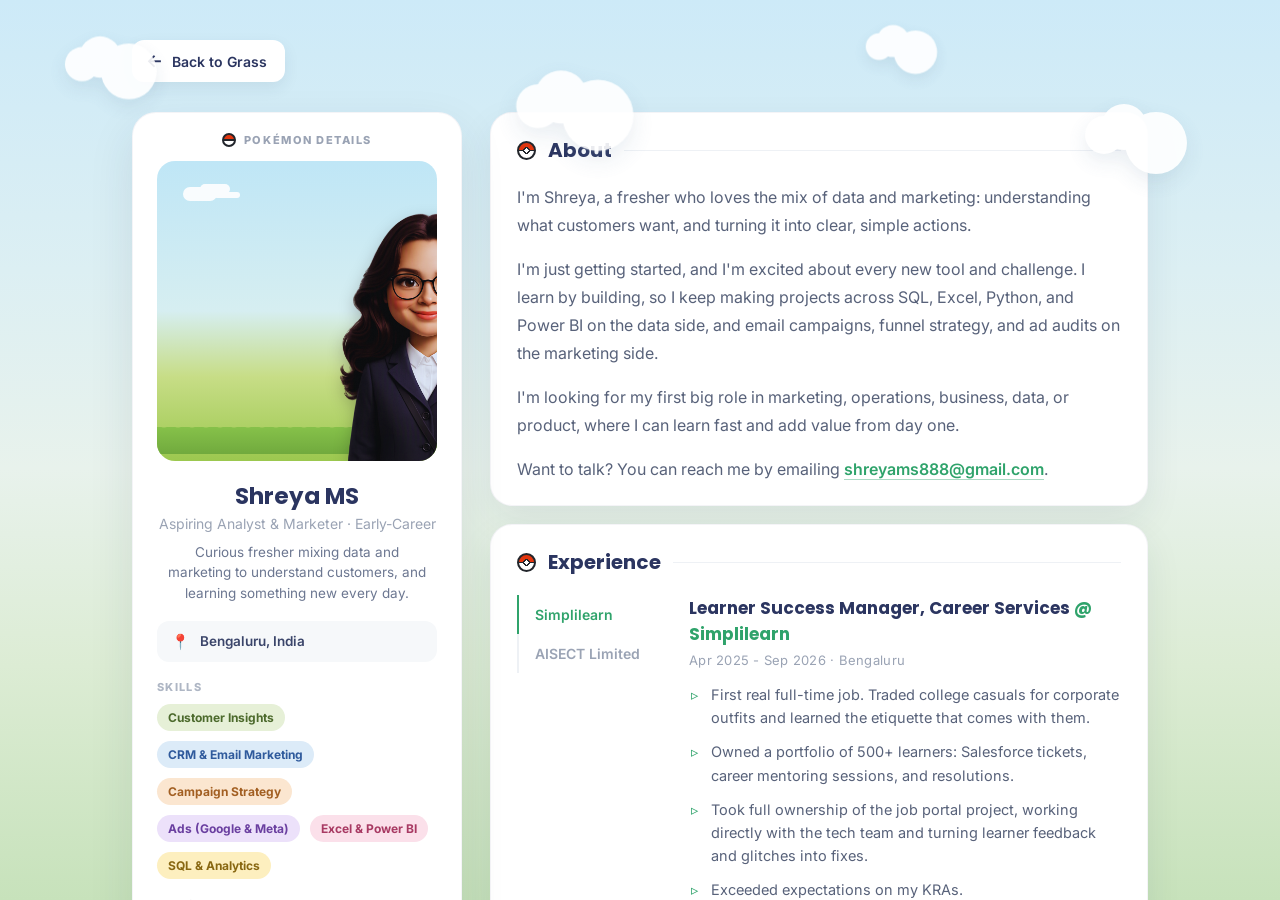
==== details.html @ 9c68ec55 "Add files via upload" ====
<!DOCTYPE html>
<html lang="en">
<head>
  <meta charset="UTF-8" />
  <meta name="viewport" content="width=device-width, initial-scale=1.0" />
  <title>Shreya MS · Portfolio</title>
  <link rel="icon" type="image/png" href="favicon.png" />
  <link rel="preconnect" href="https://fonts.googleapis.com" />
  <link rel="preconnect" href="https://fonts.gstatic.com" crossorigin />
  <link href="https://fonts.googleapis.com/css2?family=Poppins:wght@500;600;700&family=Inter:wght@400;500;600&display=swap" rel="stylesheet" />
  <link rel="stylesheet" href="styles.css?v=32" />
</head>
<body>
  <!-- fades out on load so arriving from the ball's white flash is seamless -->
  <div class="page-in" aria-hidden="true"></div>

  <!-- ============ THE PAGE ============ -->
  <main id="info" class="view is-active">

    <!-- ambient sky: drifting clouds pinned to the top of the view -->
    <div class="scene" aria-hidden="true">
      <span class="cloud c1"></span>
      <span class="cloud c2"></span>
      <span class="cloud c3"></span>
      <span class="cloud c4"></span>
    </div>

    <div class="site">

      <div class="site-top">
        <a href="index.html" class="pdx-back" aria-label="Back to grass">
          <span class="pdx-back-arrow">←</span> Back to Grass
        </a>
      </div>

      <!-- left: profile sidebar -->
      <aside class="side">
        <div class="side-tag"><span class="mini-ball"></span>Pokémon Details</div>
        <div class="side-hero">
          <!-- standing trainer: save your PNG as avatar.png in the project folder -->
          <div class="side-shadow" aria-hidden="true"></div>
          <img class="side-avatar" src="Avataar.png" alt="Shreya MS"
               onload="var p=document.getElementById('tcgPhoto'); if(p){p.style.display='none';}"
               onerror="this.remove();" />
          <div class="pdx-photo" id="tcgPhoto"><span>★</span></div>
          <div class="side-stats" aria-hidden="true">
            <span class="side-stat ht"><i>HT</i>5'4"</span>
            <span class="side-stat wt"><i>WT</i>83 kg</span>
          </div>
        </div>
        <h1 class="side-name">Shreya MS</h1>
        <p class="side-role">Aspiring Analyst & Marketer · Early-Career</p>
        <p class="side-tagline">Curious fresher mixing data and marketing to understand customers, and learning something new every day.</p>

        <div class="side-facts">
          <span><i>📍</i>Bengaluru, India</span>
        </div>

        <div class="side-block">
          <span class="side-label">Skills</span>
          <div class="pdx-chips side-chips">
            <span class="pdx-chip">Customer Insights</span>
            <span class="pdx-chip">CRM & Email Marketing</span>
            <span class="pdx-chip">Campaign Strategy</span>
            <span class="pdx-chip">Ads (Google & Meta)</span>
            <span class="pdx-chip">Excel &amp; Power BI </span>
            <span class="pdx-chip">SQL &amp; Analytics</span>
          </div>
        </div>

        <div class="side-block">
  <span class="side-label">Links</span>
  <div class="side-links">
    <a href="https://www.linkedin.com/in/msshreya/" target="_blank" rel="noopener">LinkedIn <span>↗</span></a>
    <a href="mailto:shreyams888@gmail.com">Email <span>↗</span></a>
  </div>
</div>
</aside>

      <!-- right: content (stacked sections) -->
      <section class="main">

        <!-- About -->
        <section class="sec">
          <h2 class="sec-title">About</h2>
          <p class="pdx-lead">
            I'm Shreya, a fresher who loves the mix of data and marketing: understanding
            what customers want, and turning it into clear, simple actions.
          </p>
          <p class="pdx-lead" style="margin-top:16px;">
            I'm just getting started, and I'm excited about every new tool and challenge. 
            I learn by building, so I keep making projects across SQL, Excel, Python,
            and Power BI on the data side, and email campaigns, funnel strategy, and ad audits on the marketing side.
          </p>
          <p class="pdx-lead" style="margin-top:16px;">
            I'm looking for my first big role in marketing, operations, business, data, or product,
            where I can learn fast and add value from day one.
          </p>
          <p class="pdx-lead" style="margin-top:16px;">
            Want to talk? You can reach me by emailing
            <a href="mailto:thezeroquotient@create.wtf">shreyams888@gmail.com</a>.
          </p>
        </section>

        <!-- Experience (company list ← → details) -->
        <section class="sec">
  <h2 class="sec-title">Experience</h2>
  <div class="xp" id="xp">
    <div class="xp-tabs" role="tablist">
      <button class="xp-co is-active" data-co="0">Simplilearn</button>
      <button class="xp-co" data-co="1">AISECT Limited</button>
    </div>
    <div class="xp-details">
      <div class="xp-detail is-active" data-co="0">
        <h4>Learner Success Manager, Career Services <span>@ Simplilearn</span></h4>
        <p class="xp-date">Apr 2025 - Sep 2026 · Bengaluru</p>
        <ul>
          <li>First real full-time job. Traded college casuals for corporate outfits and learned the etiquette that comes with them.</li>
          <li>Owned a portfolio of 500+ learners: Salesforce tickets, career mentoring sessions, and resolutions.</li>
          <li>Took full ownership of the job portal project, working directly with the tech team and turning learner feedback and glitches into fixes.</li>
          <li>Exceeded expectations on my KRAs.</li>
        </ul>
      </div>
      <div class="xp-detail" data-co="1">
        <h4>Data Quality Analyst Intern <span>@ AISECT Limited</span></h4>
        <p class="xp-date">Jul 2024 - Oct 2024 · Mangaluru</p>
        <ul>
          <li>First internship. Learned the technical basics hands-on, beyond the classroom.</li>
          <li>Came for the experience, left with friends from college who stuck around.</li>
        </ul>
      </div>
    </div>
  </div>
</section>

        <!-- Projects -->
<section class="sec">
  <h2 class="sec-title">Projects</h2>
  <div class="pdx-projects">
    <a class="pdx-proj" href="https://github.com/msshreyaa/forhim-Ecommerce-strategy" target="_blank" rel="noopener">
      <div><h4>forhim: Funnel Vision</h4><p>Mapped forhim.'s D2C journey from scroll to sale.</p></div>
      <span class="pdx-proj-arrow">↗</span>
    </a>
    <a class="pdx-proj" href="https://github.com/msshreyaa/shopsphere-customer-segmentation-sql" target="_blank" rel="noopener">
      <div><h4>ShopSphere: Churn Hunter</h4><p>Used SQL to catch ShopSphere customers before they walk away.</p></div>
      <span class="pdx-proj-arrow">↗</span>
    </a>
    <a class="pdx-proj" href="https://github.com/msshreyaa/vitalcare-ad-campaign-turnaround" target="_blank" rel="noopener">
      <div><h4>VitalCare: Campaign Comeback</h4><p>Flipped VitalCare's struggling ad campaign into a winner.</p></div>
      <span class="pdx-proj-arrow">↗</span>
    </a>
    <a class="pdx-proj" href="https://github.com/msshreyaa/CRM-Lead-Nurture-SkillBridge" target="_blank" rel="noopener">
      <div><h4>SkillBridge: Slow Burn</h4><p>18 emails designed to turn SkillBridge leads into learners.</p></div>
      <span class="pdx-proj-arrow">↗</span>
    </a>
    <a class="pdx-proj" href="https://github.com/msshreyaa/Cardio-Vascular-Disease-Data-Analysis" target="_blank" rel="noopener">
      <div><h4>Decoding Heart Risk</h4><p>Found the patterns hiding in cardiovascular data.</p></div>
      <span class="pdx-proj-arrow">↗</span>
    </a>
    <a class="pdx-proj" shref="https://github.com/msshreyaa/Netflix-Report" target="_blank" rel="noopener">
      <div><h4>Netflix: Behind the Binge</h4><p>Unpacked what's really in Netflix's content library.</p></div>
      <span class="pdx-proj-arrow">↗</span>
    </a>
  </div>
</section>

    <!-- playful footer: drop a Pokémon into the crowd -->
    <footer class="pfoot">
      <div class="pfoot-cta">
        <p class="pfoot-title">Gotta catch 'em all</p>
        <p class="pfoot-sub">Every visitor leaves a Pokémon behind. Add yours to the crowd.</p>
        <button id="pfootBtn" class="pfoot-btn">＋ Drop a Pokémon</button>
        <span id="pfootCount" class="pfoot-count">…</span>
      </div>
      <div class="pfoot-stage" id="pfootStage"></div>
      <div class="pfoot-ground" aria-hidden="true"></div>
    </footer>
  </main>

  <script src="script.js?v=32"></script>
</body>
</html>
---- styles.css ----
/* ============================================================
   Pokémon Portfolio — styles
   ============================================================ */

:root {
  --red: #e3350d;
  --red-dark: #b4250a;
  --ink: #1a1a2e;
  --band: #212121;
  --card: #fffef7;
  --card-line: #2b2b3a;
  --gold: #ffcb05;      /* pokémon logo yellow */
  --blue: #3d7dca;      /* pokémon logo blue */
  --grass-mid: #a8e07a;
}

* { box-sizing: border-box; margin: 0; padding: 0; }

html, body {
  height: 100%;
  font-family: "Inter", "Segoe UI", system-ui, sans-serif;
  color: var(--ink);
  background: #7ac07a;
  -webkit-font-smoothing: antialiased;
}

/* view switching --------------------------------------------------------- */
.view {
  position: absolute;
  inset: 0;
  opacity: 0;
  visibility: hidden;
  transition: opacity .45s ease;
}
.view.is-active { opacity: 1; visibility: visible; }

/* ===================== HOME / GRASS ===================== */
#home {
  overflow: hidden;
  /* the grass photo fills the screen. Drop `grass.jpg` in the project folder.
     A green gradient shows as a fallback until the image is added. */
  background:
    #7ec04f
    linear-gradient(180deg, #9fd15e, #7cbd51 60%, #5ea23f) ;
  background-image: url("grass.jpg"),
    linear-gradient(180deg, #9fd15e, #7cbd51 60%, #5ea23f);
  background-size: cover, cover;
  background-position: center, center;
  background-repeat: no-repeat, no-repeat;
}
/* the grass photo already carries its own lighting — no CSS overlays */
#home::before, #home::after { display: none; }
/* the photo supplies the grass, so hide the CSS field decorations */
.wind, .bloom { display: none; }

/* ---- breeze: soft moving light bands over the field ---- */
.wind {
  position: absolute;
  inset: -20%;
  z-index: 1;
  pointer-events: none;
  background:
    repeating-linear-gradient(115deg,
      rgba(255,255,255,0) 0px,
      rgba(255,255,255,.05) 70px,
      rgba(255,255,255,0) 150px);
  mix-blend-mode: soft-light;
  animation: windmove 11s linear infinite;
}
@keyframes windmove {
  from { transform: translateX(-10%); }
  to   { transform: translateX(10%); }
}

/* ---- smooth swaying grass clumps ---- */
.clump {
  position: absolute;
  z-index: 2;
  transform-origin: bottom center;
  animation: sway var(--dur, 3.5s) ease-in-out infinite alternate;
  animation-delay: var(--delay, 0s);
  pointer-events: none;
  filter: drop-shadow(0 3px 2px rgba(0,0,0,.12));
}
.clump svg { display: block; }
@keyframes sway {
  from { transform: rotate(calc(var(--amp, 6deg) * -1)); }
  to   { transform: rotate(var(--amp, 6deg)); }
}

/* ---- drifting light particles (pollen) ---- */
.mote {
  position: absolute;
  z-index: 2;
  width: 6px; height: 6px;
  border-radius: 50%;
  background: radial-gradient(circle, rgba(255,255,255,.9), rgba(255,255,255,0) 70%);
  pointer-events: none;
  animation: drift var(--dur, 12s) linear infinite;
  animation-delay: var(--delay, 0s);
}
@keyframes drift {
  0%   { transform: translate(0, 0); opacity: 0; }
  10%  { opacity: .8; }
  90%  { opacity: .8; }
  100% { transform: translate(var(--dx, 40px), var(--dy, -120px)); opacity: 0; }
}

/* ---- roaming Pokémon (smooth vector) ---- */
.sprite {
  position: absolute;
  z-index: 3;
  left: 0; top: 0;
  pointer-events: none;
  will-change: transform;
}
.sprite .shadow {
  position: absolute;
  left: 50%; bottom: -2px;
  width: 60%; height: 12px;
  transform: translateX(-50%);
  background: radial-gradient(ellipse, rgba(0,0,0,.25), rgba(0,0,0,0) 70%);
}
.sprite .hop {
  animation: hop var(--hop, 0.5s) ease-in-out infinite;
  display: block;
  transform-origin: bottom center;
  filter: drop-shadow(0 2px 2px rgba(0,0,0,.18));
}
@keyframes hop {
  0%, 100% { transform: translateY(0) scaleY(1); }
  40%      { transform: translateY(-18%) scaleY(1.03); }
  50%      { transform: translateY(-20%) scaleY(1.04); }
  75%      { transform: translateY(0) scaleY(.96); }
}

.home-inner {
  position: relative;
  z-index: 5;
  height: 100%;
  display: flex;
  flex-direction: column;
  align-items: center;
  justify-content: center;
  gap: 30px;
}

/* glowing aura behind the ball */
.bloom {
  position: absolute;
  width: clamp(340px, 60vw, 560px);
  height: clamp(340px, 60vw, 560px);
  border-radius: 50%;
  background: radial-gradient(circle,
    rgba(255,255,255,.55) 0%, rgba(255,240,190,.35) 32%,
    rgba(255,255,255,0) 68%);
  filter: blur(4px);
  pointer-events: none;
  animation: bloompulse 2.6s ease-in-out infinite;
}
@keyframes bloompulse {
  0%, 100% { opacity: .55; transform: scale(.95); }
  50%      { opacity: 1;   transform: scale(1.06); }
}

.poke-stage {
  position: relative;
  z-index: 2;
  /* gentle floating so the ball hovers over the grass */
  animation: float 3.6s ease-in-out infinite;
}
@keyframes float {
  0%, 100% { transform: translateY(0); }
  50%      { transform: translateY(-16px); }
}

/* ---------- the Poké Ball (pure CSS) ---------- */
.pokeball {
  position: relative;
  width: clamp(250px, 44vw, 380px);
  height: clamp(250px, 44vw, 380px);
  border: none;
  background: none;
  cursor: pointer;
  padding: 0;
  border-radius: 50%;
  filter: drop-shadow(0 26px 22px rgba(0,0,0,.38));
  /* the "beating / asking to be clicked" heartbeat */
  animation: heartbeat 1.6s ease-in-out infinite;
}
@keyframes heartbeat {
  0%, 100% { transform: scale(1); }
  15%      { transform: scale(1.07); }
  30%      { transform: scale(1.0); }
  45%      { transform: scale(1.04); }
  60%      { transform: scale(1); }
}

.pokeball span { position: absolute; display: block; }

.pb-top, .pb-bottom { left: 0; width: 100%; height: 50%; }
.pb-top {
  top: 0;
  background:
    radial-gradient(135% 130% at 40% 20%, #ff9887 0%, #f0503f 40%, #cf2c1b 78%, #a71e11 100%);
  border-radius: 50% 50% 0 0 / 100% 100% 0 0;
}
.pb-bottom {
  bottom: 0;
  background:
    radial-gradient(135% 130% at 42% 82%, #ffffff 0%, #f1f1f1 48%, #d3d3d3 82%, #bcbcbc 100%);
  border-radius: 0 0 50% 50% / 0 0 100% 100%;
}
/* thin equator band */
.pb-band {
  top: calc(50% - 5px);
  left: 0; width: 100%; height: 10px;
  background: #17181c;
  z-index: 1;
}
/* sphere rim + inner shading for a 3D look */
.pokeball::before {
  content: "";
  position: absolute; inset: 0; border-radius: 50%;
  box-shadow:
    inset 0 -16px 28px rgba(0,0,0,.28),
    inset 0 12px 22px rgba(255,255,255,.22);
  border: 2px solid rgba(15,16,20,.55);
  z-index: 2; pointer-events: none;
}
/* centre button: black ring + white core */
.pb-button {
  top: 50%; left: 50%;
  width: 26%; height: 26%;
  transform: translate(-50%, -50%);
  background: radial-gradient(circle at 42% 38%, #ffffff 0%, #ececec 62%, #cfcfcf 100%);
  border: 7px solid #17181c;
  border-radius: 50%;
  box-shadow: 0 0 0 4px #fff inset, 0 2px 4px rgba(0,0,0,.3);
  z-index: 3;
}
/* big glossy highlight across the top-left */
.pb-shine {
  top: 8%; left: 12%;
  width: 46%; height: 34%;
  background: radial-gradient(circle at 35% 35%,
    rgba(255,255,255,.85), rgba(255,255,255,.25) 45%, rgba(255,255,255,0) 70%);
  border-radius: 50%;
  transform: rotate(-18deg);
  z-index: 4;
  pointer-events: none;
}
/* twinkling 4-point sparkle sitting on the gloss */
.pb-sparkle {
  top: 18%; left: 24%;
  width: 15%; height: 15%;
  z-index: 5;
  pointer-events: none;
  background: #fff;
  clip-path: polygon(
    50% 0%, 58% 42%, 100% 50%, 58% 58%,
    50% 100%, 42% 58%, 0% 50%, 42% 42%);
  filter: drop-shadow(0 0 3px rgba(255,255,255,.8));
  animation: twinkle 2.4s ease-in-out infinite;
}
@keyframes twinkle {
  0%, 100% { opacity: 0;   transform: scale(.3) rotate(0deg); }
  50%      { opacity: .95; transform: scale(1) rotate(20deg); }
}

.pokeball:hover { animation-play-state: paused; transform: scale(1.12); }

/* ---- wobble sequence triggered on click ---- */
.pokeball.shake {
  animation: shake .5s ease-in-out 2;
}
@keyframes shake {
  0%   { transform: rotate(0) scale(1.06); }
  20%  { transform: rotate(-16deg) scale(1.06); }
  40%  { transform: rotate(12deg)  scale(1.06); }
  60%  { transform: rotate(-10deg) scale(1.06); }
  80%  { transform: rotate(8deg)   scale(1.06); }
  100% { transform: rotate(0) scale(1.06); }
}

/* ---- click: spin before the catch ---- */
.pokeball.spin {
  animation: spin .7s cubic-bezier(.5,0,.3,1);
}
@keyframes spin {
  from { transform: rotate(0deg) scale(1.05); }
  to   { transform: rotate(720deg) scale(1.05); }
}

/* ---- ray of light beam ---- */
.beam {
  position: fixed;
  height: 20px;
  transform-origin: 0 50%;
  transform: rotate(0deg) scaleX(0);
  background: linear-gradient(90deg,
    rgba(255,255,255,0) 0%, rgba(255,255,255,.35) 8%,
    #ffffff 55%, #ffe58a 100%);
  border-radius: 999px;
  filter: drop-shadow(0 0 12px rgba(255,240,150,.95))
          drop-shadow(0 0 26px rgba(255,255,255,.85));
  z-index: 10;
  pointer-events: none;
  will-change: transform;
}

/* ---- the pokémon being sucked in: glows and shrinks ---- */
.sprite.captured {
  transition: transform .55s cubic-bezier(.5,0,.9,.35), opacity .55s ease-in;
  filter: brightness(2.4) drop-shadow(0 0 12px #fff);
}

/* ---- white ring pop when the catch confirms ---- */
.catch-ring {
  position: fixed;
  width: 46px; height: 46px;
  border-radius: 50%;
  border: 5px solid rgba(255,255,255,.95);
  transform: translate(-50%, -50%) scale(.2);
  opacity: 0;
  z-index: 10;
  pointer-events: none;
  animation: ringpop .5s ease-out forwards;
}
@keyframes ringpop {
  0%   { opacity: .95; transform: translate(-50%,-50%) scale(.2); }
  100% { opacity: 0;   transform: translate(-50%,-50%) scale(2.6); }
}

/* ---- opening: halves split apart, button flares ---- */
.pokeball.open .pb-top    { animation: openTop .5s forwards ease-in; }
.pokeball.open .pb-bottom { animation: openBottom .5s forwards ease-in; }
.pokeball.open .pb-button { box-shadow: 0 0 40px 20px #fff, 0 0 0 4px #fff inset; }
@keyframes openTop {
  to { transform: translateY(-120%) rotate(-8deg); opacity: .2; }
}
@keyframes openBottom {
  to { transform: translateY(120%) rotate(8deg); opacity: .2; }
}

.hint {
  color: #2f5d2f;
  font-weight: 700;
  letter-spacing: .12em;
  text-transform: uppercase;
  font-size: 14px;
  background: rgba(255,255,255,.55);
  padding: 8px 16px;
  border-radius: 999px;
  border: 2px solid rgba(47,93,47,.35);
  animation: hintpulse 1.25s ease-in-out infinite;
}
@keyframes hintpulse { 0%,100%{opacity:.65} 50%{opacity:1} }

/* fullscreen white flash */
.flash {
  position: absolute;
  inset: 0;
  z-index: 20;
  background: radial-gradient(circle at center, #fff, #fff);
  transform: scale(0);
  border-radius: 50%;
  opacity: 0;
  pointer-events: none;
}
.flash.go {
  animation: flashOut .55s forwards ease-out;
}
@keyframes flashOut {
  0%   { transform: scale(0);   opacity: 1; }
  70%  { transform: scale(2.6); opacity: 1; }
  100% { transform: scale(2.6); opacity: 1; }
}
.flash.fade { animation: flashFade .5s forwards ease-in; }
@keyframes flashFade { to { opacity: 0; transform: scale(2.6); } }

/* quick light pop as the ball opens and the trainer appears */
.flash.burst { animation: burst .55s ease-out forwards; }
@keyframes burst {
  0%   { opacity: 0;   transform: scale(.2); }
  35%  { opacity: .85; transform: scale(1.1); }
  100% { opacity: 0;   transform: scale(1.45); }
}

/* ---------- the trainer avatar (released from the ball) ---------- */
.avatar {
  position: absolute;
  left: 50%; top: 50%;
  width: clamp(170px, 27vw, 250px);
  transform: translate(-50%, -46%) scale(0);
  opacity: 0;
  z-index: 6;
  pointer-events: none;
  will-change: transform, opacity;
}
.avatar svg {
  display: block; width: 100%; height: auto;
  filter: drop-shadow(0 14px 16px rgba(0,0,0,.28));
}
.avatar.show { animation: emerge .85s cubic-bezier(.2,1.35,.35,1) forwards; }
@keyframes emerge {
  0%   { opacity: 0; transform: translate(-50%, 8%) scale(.14); }
  55%  { opacity: 1; }
  100% { opacity: 1; transform: translate(-50%, -46%) scale(1); }
}
/* gentle idle bob once standing */
.avatar.show svg { animation: avbob 2.4s ease-in-out .85s infinite; }
@keyframes avbob { 0%, 100% { transform: translateY(0); } 50% { transform: translateY(-6px); } }

/* ===================== INFO / CLEAN WEBSITE ===================== */
#info {
  overflow-x: hidden;   /* clouds drift off-screen — don't let them add sideways scroll */
  overflow-y: auto;
  /* soft Pokémon-route sky → grass, kept pastel so the white cards pop */
  background: linear-gradient(180deg,
    #cdeaf8 0%, #dceff3 30%, #e8f2ec 52%, #dcecd4 74%, #c7e2bb 100%);
  font-family: "Inter", system-ui, sans-serif;
}

/* fade in from white so arriving from the Poké Ball's flash is seamless */
.page-in {
  position: fixed; inset: 0; background: #fff; z-index: 9999;
  pointer-events: none; animation: pageIn .5s ease-out forwards;
}
@keyframes pageIn { from { opacity: 1; } to { opacity: 0; } }
@media (prefers-reduced-motion: reduce) { .page-in { display: none; } }

/* drifting clouds, pinned to the top of the scroll view */
.scene { position: sticky; top: 0; height: 0; z-index: 0; pointer-events: none; }
.cloud {
  position: absolute; width: 46px; height: 46px;
  background: #fff; border-radius: 50%; opacity: .9;
  filter: drop-shadow(0 8px 10px rgba(120,150,180,.18));
}
.cloud::before, .cloud::after {
  content: ""; position: absolute; background: #fff; border-radius: 50%;
}
.cloud::before { width: 62px; height: 62px; left: 24px; top: 8px; }
.cloud::after  { width: 38px; height: 38px; left: -16px; top: 12px; }
.cloud.c1 { top: 34px; left: 6%;  transform: scale(.9);  animation: drift 70s linear infinite; }
.cloud.c2 { top: 74px; left: 42%; transform: scale(1.15); animation: drift 96s linear -22s infinite; }
.cloud.c3 { top: 18px; left: 68%; transform: scale(.7);  animation: drift 60s linear -36s infinite; }
.cloud.c4 { top: 104px; left: 86%; transform: scale(1);  animation: drift 112s linear -55s infinite; }
@keyframes drift { from { margin-left: -180px; } to { margin-left: 105vw; } }

/* two-column website layout: sticky profile + wide content */
.site {
  max-width: 1080px;
  margin: 0 auto;
  padding: 40px 32px 72px;
  display: grid;
  grid-template-columns: 330px 1fr;
  gap: 28px;
  align-items: start;
}
.site-top {
  grid-column: 1 / -1;
  display: flex; align-items: center; gap: 12px;
  margin-bottom: 2px;
}
.pdx-back {
  height: 42px; padding: 0 18px 0 14px; border-radius: 12px; border: none;
  background: #fff; color: #2b3560; font-size: 14px; font-weight: 600; cursor: pointer;
  display: inline-flex; align-items: center; gap: 9px; text-decoration: none;
  box-shadow: 0 6px 16px rgba(31,45,71,.08); transition: background .15s ease;
}
.pdx-back:hover { background: #f3f5f8; }
.pdx-back-arrow { font-size: 18px; line-height: 1; }

/* left profile sidebar */
.side {
  position: sticky; top: 40px;
  background: #fff; border-radius: 24px; padding: 20px 24px 24px;
  box-shadow: 0 18px 46px rgba(31, 45, 71, .10);
  border: 1px solid rgba(43, 53, 96, .05);
  text-align: center;
}
/* frame the sidebar as a Trainer Card */
.side-tag {
  display: flex; align-items: center; justify-content: center; gap: 8px;
  font-size: 11px; font-weight: 800; letter-spacing: .14em;
  text-transform: uppercase; color: #9aa3b4; margin-bottom: 14px;
}
.mini-ball {
  width: 14px; height: 14px; border-radius: 50%;
  border: 2px solid #22252b; box-sizing: border-box;
  background: linear-gradient(180deg, #e3350d 0 42%, #22252b 42% 58%, #fff 58% 100%);
}
/* sidebar hero = a little route scene: sky, a cloud, grassy ground */
.side-hero {
  position: relative; overflow: hidden;
  height: 300px; border-radius: 18px; margin-bottom: 18px;
  /* sky stays, grass recoloured to the landing meadow's warm yellow-green */
  background: linear-gradient(180deg, #bfe6f6 0%, #d6eef1 50%, #c7dd86 72%, #9cc84f 100%);
  display: grid; place-items: center;
}
/* full-body trainer standing on the grass, with a gentle idle animation */
.side-avatar {
  position: absolute; left: 50%; bottom: 0;
  height: 97%; width: auto; max-width: 94%;
  object-fit: contain; object-position: bottom;
  z-index: 1;
  transform-origin: 50% 100%;
  filter: drop-shadow(0 6px 8px rgba(0,0,0,.22));
  animation: idle 4.2s ease-in-out infinite;
}
@keyframes idle {
  0%, 100% { transform: translateX(-50%) translateY(0) rotate(-0.8deg); }
  50%      { transform: translateX(-50%) translateY(-6px) rotate(0.8deg); }
}
/* soft ground shadow that pulses with the bob so he looks planted */
.side-shadow {
  position: absolute; left: 50%; bottom: 12px;
  width: 78px; height: 13px; border-radius: 50%;
  background: radial-gradient(ellipse, rgba(0,0,0,.30), rgba(0,0,0,0) 70%);
  z-index: 0;
  animation: idleShadow 4.2s ease-in-out infinite;
}
@keyframes idleShadow {
  0%, 100% { transform: translateX(-50%) scale(1);   opacity: .9; }
  50%      { transform: translateX(-50%) scale(.82); opacity: .6; }
}
.side-hero::before { /* soft cloud */
  content: ""; position: absolute; top: 26px; left: 26px; z-index: 0;
  width: 34px; height: 14px; background: #fff; border-radius: 12px; opacity: .9;
  box-shadow: 15px -5px 0 -2px #fff, 27px 1px 0 -4px #fff;
}
.side-hero::after { /* grassy ground with scalloped tips */
  content: ""; position: absolute; left: 0; right: 0; bottom: 0; height: 34px; z-index: 0;
  background: linear-gradient(180deg, #86c14a, #6ba43a);
  -webkit-mask: radial-gradient(circle 7px at 7px 0, transparent 7px, #000 8px) 0 -7px / 14px 100% repeat-x;
          mask: radial-gradient(circle 7px at 7px 0, transparent 7px, #000 8px) 0 -7px / 14px 100% repeat-x;
}

/* Pokédex-style height/weight that fade in when you hover the avatar scene */
.side-stats {
  position: absolute; inset: 0; z-index: 3; pointer-events: none;
  opacity: 0; transition: opacity .22s ease;
}
.side-hero:hover .side-stats { opacity: 1; }
.side-stat {
  position: absolute; top: 12px;
  display: inline-flex; align-items: baseline; gap: 5px;
  background: rgba(22, 32, 26, .66); color: #fff;
  font-family: "Poppins", sans-serif; font-weight: 700; font-size: 13px;
  padding: 5px 10px; border-radius: 999px;
  -webkit-backdrop-filter: blur(4px); backdrop-filter: blur(4px);
  transform: translateY(-5px); transition: transform .22s ease;
}
.side-hero:hover .side-stat { transform: translateY(0); }
.side-stat i { font-style: normal; font-size: 10px; opacity: .7; font-weight: 800; letter-spacing: .05em; }
.side-stat.ht { left: 12px; }
.side-stat.wt { right: 12px; }
.pdx-photo {
  position: relative; z-index: 1;
  width: 130px; height: 130px; border-radius: 50%;
  background: #fff; display: grid; place-items: center;
  box-shadow: 0 10px 24px rgba(31,45,71,.14); overflow: hidden;
}
.pdx-photo img { width: 100%; height: 100%; object-fit: cover; }
.pdx-photo span { font-size: 52px; color: #bcd6c6; }
.side-name {
  font-family: "Poppins", sans-serif; font-weight: 700;
  font-size: 23px; color: #2b3560;
}
.side-role { font-size: 14px; color: #9aa3b4; margin-top: 2px; }
.side-tagline {
  font-size: 13.5px; line-height: 1.5; color: #6c7791;
  margin: 10px auto 0; max-width: 30ch;
}

/* labelled blocks in the trainer card */
.side-block { text-align: left; margin-top: 18px; }
.side-label {
  display: block; font-size: 11px; font-weight: 800; letter-spacing: .12em;
  text-transform: uppercase; color: #aeb6c4; margin-bottom: 10px;
}
.side-chips { gap: 8px; }
.side-chips .pdx-chip { font-size: 12px; padding: 6px 11px; }

.side-facts {
  display: flex; flex-direction: column; gap: 8px;
  margin: 18px 0 0; text-align: left;
}
.side-facts span {
  display: flex; align-items: center; gap: 10px;
  background: #f6f8fa; border-radius: 12px; padding: 11px 14px;
  font-size: 13.5px; font-weight: 600; color: #3b456a;
}
.side-facts i { font-style: normal; font-size: 15px; }
.side-links { display: flex; flex-direction: column; gap: 8px; }
.side-links a {
  display: flex; justify-content: space-between; align-items: center;
  text-decoration: none; background: #f6f8fa; border-radius: 12px;
  padding: 12px 15px; font-weight: 600; color: #2b3560; font-size: 14px;
  transition: background .15s ease;
}
.side-links a:hover { background: #eef2f6; }
.side-links a span { color: #b3bccb; }

/* right content area */
/* right column is now a stack of separate panel cards */
.main {
  display: flex; flex-direction: column; gap: 18px;
  background: none; box-shadow: none; border: none; padding: 0;
}
.sec {
  background: #fff; border-radius: 22px; padding: 22px 26px;
  box-shadow: 0 14px 36px rgba(31, 45, 71, .08);
  border: 1px solid rgba(43, 53, 96, .05);
}
.sec-title {
  display: flex; align-items: center; gap: 12px;
  font-family: "Poppins", sans-serif; font-weight: 700;
  font-size: 20px; color: #2b3560; margin-bottom: 18px;
}
.sec-title::before { /* mini Poké Ball */
  content: ""; width: 19px; height: 19px; flex: 0 0 auto;
  border-radius: 50%; border: 2px solid #22252b; box-sizing: border-box;
  background:
    radial-gradient(circle at 50% 50%, #fff 0 20%, #22252b 21% 32%, rgba(0,0,0,0) 33%),
    linear-gradient(180deg, #e3350d 0 44%, #22252b 44% 56%, #fff 56% 100%);
}
.sec-title::after { content: ""; flex: 1; height: 1px; background: #eef1f5; }

/* experience: company list <-> details */
.xp { display: flex; gap: 24px; align-items: flex-start; }
.xp-tabs {
  display: flex; flex-direction: column; flex: 0 0 148px;
  border-left: 2px solid #eef1f5;
}
.xp-co {
  text-align: left; border: none; background: none; cursor: pointer;
  font-family: "Inter", sans-serif; font-size: 14px; font-weight: 600; color: #9aa3b4;
  padding: 11px 16px; margin-left: -2px; border-left: 2px solid transparent;
  white-space: nowrap; transition: color .15s, border-color .15s, background .15s;
}
.xp-co:hover { color: #2b3560; background: #f6f8fa; }
.xp-co.is-active { color: #2fa36b; border-left-color: #2fa36b; }
.xp-details { flex: 1; min-width: 0; }
.xp-detail { display: none; }
.xp-detail.is-active { display: block; animation: fadeup .3s ease; }
.xp-detail h4 { font-family: "Poppins", sans-serif; font-size: 17px; color: #2b3560; }
.xp-detail h4 span { color: #2fa36b; }
.xp-date { font-size: 13px; color: #9aa3b4; margin: 5px 0 15px; letter-spacing: .02em; }
.xp-detail ul { list-style: none; display: flex; flex-direction: column; gap: 11px; }
.xp-detail li {
  position: relative; padding-left: 22px;
  font-size: 14.5px; line-height: 1.6; color: #58627a;
}
.xp-detail li::before { content: "▹"; position: absolute; left: 2px; color: #2fa36b; }

.pdx-tabs {
  display: flex; gap: 26px; padding-top: 22px;
  border-bottom: 1px solid #eef1f5; overflow-x: auto; scrollbar-width: none;
}
.pdx-tabs::-webkit-scrollbar { display: none; }
.pdx-tab {
  border: none; background: none; cursor: pointer;
  font-family: "Poppins", sans-serif; font-weight: 600; font-size: 15px;
  color: #aab1c0; padding: 6px 0 14px; white-space: nowrap;
  position: relative; transition: color .15s ease;
}
.pdx-tab:hover { color: #6b7690; }
.pdx-tab.is-active { color: #2b3560; }
.pdx-tab.is-active::after {
  content: ""; position: absolute; left: 0; right: 0; bottom: -1px;
  height: 3px; border-radius: 3px 3px 0 0; background: #2b3560;
}

.pdx-panels { padding-top: 24px; }
.pdx-panel { display: none; }
.pdx-panel.is-active { display: block; animation: fadeup .3s ease; }
@keyframes fadeup { from { opacity: 0; transform: translateY(8px); } to { opacity: 1; transform: none; } }

.pdx-panel h3 {
  font-family: "Poppins", sans-serif; font-size: 18px; color: #2b3560;
  margin-bottom: 14px;
}
.pdx-lead { font-size: 16px; line-height: 1.75; color: #58627a; max-width: 62ch; }
.pdx-lead a {
  color: #2fa36b; font-weight: 600; text-decoration: none;
  border-bottom: 1px solid rgba(47,163,107,.4);
}
.pdx-lead a:hover { border-bottom-color: #2fa36b; }

.xp-item { padding: 18px 0; border-bottom: 1px solid #f0f2f6; }
.xp-item:first-child { padding-top: 4px; }
.xp-item:last-child { border-bottom: none; }
.xp-item b { font-family: "Poppins", sans-serif; font-size: 16px; color: #2b3560; }
.xp-meta { font-size: 13px; color: #9aa3b4; margin: 3px 0 8px !important; }
.xp-item p { font-size: 14.5px; line-height: 1.6; color: #58627a; max-width: 62ch; }

.pdx-chips { display: flex; flex-wrap: wrap; gap: 10px; }
/* skills as soft type badges */
.pdx-chip {
  background: #eef2f6; color: #3b456a; border-radius: 999px;
  padding: 9px 15px; font-size: 13.5px; font-weight: 700;
}
.pdx-chip:nth-child(6n+1) { background: #e6f0d7; color: #4c6a2c; }
.pdx-chip:nth-child(6n+2) { background: #dcebf8; color: #2f5a9c; }
.pdx-chip:nth-child(6n+3) { background: #fbe6d0; color: #a25f22; }
.pdx-chip:nth-child(6n+4) { background: #ece1fa; color: #6a3fa0; }
.pdx-chip:nth-child(6n+5) { background: #fbe0ea; color: #a83a63; }
.pdx-chip:nth-child(6n+6) { background: #fdefbf; color: #886711; }

/* projects as pastel Pokédex entries */
.pdx-projects { display: grid; grid-template-columns: 1fr 1fr; gap: 14px; counter-reset: dex; }
.pdx-proj {
  position: relative; display: block; counter-increment: dex;
  text-decoration: none; border-radius: 16px; padding: 15px 18px 16px;
  border: 1px solid rgba(43, 53, 96, .06);
  transition: transform .15s ease, box-shadow .15s ease;
}
.pdx-proj::before {
  content: "No. " counter(dex, decimal-leading-zero);
  display: block; margin-bottom: 5px;
  font-size: 11px; font-weight: 800; letter-spacing: .05em; color: rgba(43, 53, 96, .4);
}
.pdx-proj:nth-child(3n+1) { background: #e8f1e0; }
.pdx-proj:nth-child(3n+2) { background: #e2eef7; }
.pdx-proj:nth-child(3n+3) { background: #f6ecdf; }
.pdx-proj:hover { transform: translateY(-3px); box-shadow: 0 12px 24px rgba(31, 45, 71, .12); }
.pdx-proj h4 { font-family: "Poppins", sans-serif; font-size: 15.5px; color: #2b3560; }
.pdx-proj p { font-size: 13.5px; color: #6c7791; margin-top: 5px; line-height: 1.55; }
.pdx-proj-arrow { position: absolute; top: 14px; right: 16px; color: #9fb0c0; font-size: 17px; }

/* stack to a single column on narrow screens */
/* ===== playful "drop a Pokémon" footer ===== */
.pfoot {
  position: relative;
  margin-top: 4px;
  overflow: hidden;
  padding: 44px 20px 0;
  text-align: center;
}
/* grassy ground the crowd stands in */
.pfoot-ground {
  position: absolute; left: 0; right: 0; bottom: 0; height: 54px; z-index: 0;
  background: linear-gradient(#8cc44f, #6ba43a);
  -webkit-mask: radial-gradient(circle 8px at 8px 0, transparent 8px, #000 9px) 0 -8px / 16px 100% repeat-x;
          mask: radial-gradient(circle 8px at 8px 0, transparent 8px, #000 9px) 0 -8px / 16px 100% repeat-x;
}
.pfoot-cta { position: relative; z-index: 2; }
.pfoot-title {
  font-family: "Poppins", sans-serif; font-weight: 700;
  font-size: 22px; color: #2b3560;
}
.pfoot-sub { font-size: 14px; color: #9aa3b4; margin-top: 6px; }
.pfoot-btn {
  margin-top: 18px; display: inline-flex; align-items: center; gap: 8px;
  background: #2fa36b; color: #fff; border: none; border-radius: 999px;
  padding: 13px 24px; font-family: "Poppins", sans-serif; font-weight: 700;
  font-size: 15px; cursor: pointer;
  box-shadow: 0 10px 22px rgba(47,163,107,.32);
  transition: transform .12s ease, box-shadow .12s ease;
}
.pfoot-btn:hover { transform: translateY(-2px); box-shadow: 0 14px 26px rgba(47,163,107,.4); }
.pfoot-btn:active { transform: translateY(0); }
.pfoot-btn:disabled {
  background: #cdd6e2; color: #fff; cursor: default;
  box-shadow: none; transform: none;
}
.pfoot-count { display: block; margin-top: 12px; font-size: 13px; color: #9aa3b4; font-weight: 600; }

.pfoot-stage {
  position: relative; z-index: 1;
  margin-top: 22px; min-height: 118px;
  display: flex; justify-content: center; align-items: flex-end;
  overflow: visible;
}
/* inner track scales down to fit the width so the whole crowd stays visible */
.pfoot-track {
  flex: 0 0 auto;
  display: flex; justify-content: center; align-items: flex-end;
  transform-origin: bottom center;
  transition: transform .3s ease;
}
.pfoot-mon {
  position: relative;
  margin: 0 -12px; flex: 0 0 auto;
  transform: translateY(20px) rotate(var(--rot, 0deg));
  animation: monpop .5s cubic-bezier(.2,1.35,.4,1) both;
}
.pfoot-sprite {
  width: 100%; height: 100%; object-fit: contain; display: block;
  filter: drop-shadow(0 6px 8px rgba(0,0,0,.12));
  transition: transform .18s ease;
}
.pfoot-mon:hover { z-index: 6; }
.pfoot-mon:hover .pfoot-sprite { transform: translateY(-7px) scale(1.07); }
/* name tag on hover */
.pfoot-name {
  position: absolute; left: 50%; bottom: calc(100% + 4px);
  transform-origin: bottom center;
  transform: translateX(-50%) translateY(4px) scale(var(--inv, 1));
  background: #2b3560; color: #fff;
  font-family: "Poppins", sans-serif; font-weight: 600; font-size: 12px;
  white-space: nowrap; padding: 5px 11px; border-radius: 999px;
  box-shadow: 0 8px 16px rgba(31,45,71,.30);
  opacity: 0; pointer-events: none;
  transition: opacity .16s ease, transform .16s ease;
}
.pfoot-name::after {
  content: ""; position: absolute; top: 100%; left: 50%;
  transform: translateX(-50%);
  border: 5px solid transparent; border-top-color: #2b3560;
}
.pfoot-mon:hover .pfoot-name { opacity: 1; transform: translateX(-50%) translateY(0) scale(var(--inv, 1)); }

/* small legal / fan-work footer under the crowd */
.legal {
  position: relative; z-index: 2;
  background: #52822c;
  color: rgba(255, 255, 255, .66);
  text-align: center;
  padding: 12px 20px 15px;
  font-size: 10px; line-height: 1.5;
}
.legal p { max-width: 540px; margin: 0 auto; }
.legal p + p { margin-top: 3px; }
.legal a { color: rgba(255, 255, 255, .9); }
.legal-sign { margin-top: 7px; color: rgba(255, 255, 255, .82); }
@keyframes monpop {
  0%   { opacity: 0; transform: translateY(74px) scale(.4) rotate(0); }
  60%  { opacity: 1; }
  100% { opacity: 1; transform: translateY(20px) scale(1) rotate(var(--rot, 0deg)); }
}

@media (max-width: 820px) {
  .site { grid-template-columns: 1fr; padding: 24px 18px 56px; }
  .side { position: static; min-width: 0; }
  .main { padding: 8px 20px 16px; min-width: 0; }
  .pdx-projects { grid-template-columns: 1fr; }
  /* experience tabs become a horizontal row above the details */
  .xp { flex-direction: column; gap: 16px; align-items: stretch; }
  .xp-tabs {
    flex-direction: row; flex: none; min-width: 0;
    border-left: none; border-bottom: 2px solid #eef1f5;
    overflow-x: auto; scrollbar-width: none;
  }
  .xp-tabs::-webkit-scrollbar { display: none; }
  .xp-co {
    margin-left: 0; margin-bottom: -2px;
    border-left: none; border-bottom: 2px solid transparent;
  }
  .xp-co.is-active { border-left-color: transparent; border-bottom-color: #2fa36b; }
}

/* ===== the one big trading card ===== */
.tcg {
  position: relative;
  border-radius: 22px;
  padding: 12px;
  background: linear-gradient(150deg,
    #f2f3f5 0%, #c7c9cf 22%, #eceef1 45%, #b9bcc4 70%, #dcdee3 100%);
  box-shadow: 0 22px 50px rgba(0,0,0,.45), inset 0 0 0 1px rgba(255,255,255,.55);
}
.tcg-inner {
  position: relative;
  border-radius: 14px;
  padding: 14px 14px 16px;
  background: radial-gradient(120% 82% at 50% 0%,
    #dcf4ab 0%, #b8e283 28%, #90d060 58%, #6dbb4a 100%);
  box-shadow: inset 0 0 0 3px #e8c54e, inset 0 0 0 5px rgba(0,0,0,.15);
  overflow: hidden;
}

/* top bar */
.tcg-topbar { display: flex; align-items: center; gap: 8px; margin-bottom: 10px; }
.tcg-stage {
  font-size: 10px; font-weight: 800; letter-spacing: .06em; color: #333;
  background: linear-gradient(#f5f5f7, #c9ccd3);
  padding: 3px 8px; border-radius: 6px; border: 1px solid rgba(0,0,0,.25);
}
.tcg-name {
  flex: 1; font-size: 26px; line-height: 1; color: #171717;
  font-weight: 800; letter-spacing: -.01em;
  text-shadow: 0 1px 0 rgba(255,255,255,.45);
}
.tcg-hp { font-size: 13px; font-weight: 800; color: #c0392b; }
.tcg-hp b { font-size: 24px; }
.tcg-type { font-size: 22px; filter: drop-shadow(0 1px 1px rgba(0,0,0,.35)); }

/* illustration window */
.tcg-art {
  position: relative; height: 236px; border-radius: 8px; overflow: hidden;
  border: 4px solid #e8c54e;
  box-shadow: 0 3px 8px rgba(0,0,0,.25), inset 0 0 0 2px rgba(0,0,0,.2);
  background: linear-gradient(#c3ebff, #a1daf5 38%, #cfe9ad 72%, #a6d783);
}
.tcg-rays {
  position: absolute; left: 50%; top: 20%;
  width: 200%; height: 200%; transform: translate(-50%, -20%);
  background: repeating-conic-gradient(from 0deg,
    rgba(255,255,255,.30) 0deg 4deg, rgba(255,255,255,0) 4deg 17deg);
  mix-blend-mode: screen; opacity: .55;
  animation: rays 44s linear infinite;
  pointer-events: none;
}
@keyframes rays { to { transform: translate(-50%, -20%) rotate(360deg); } }
.tcg-photo { position: absolute; inset: 0; display: grid; place-items: center; }
.tcg-photo img { width: 100%; height: 100%; object-fit: cover; }
.tcg-photo span {
  font-size: 62px; color: rgba(255,255,255,.9);
  filter: drop-shadow(0 2px 5px rgba(0,0,0,.35));
}

/* info strip */
.tcg-strip {
  display: flex; flex-wrap: wrap; justify-content: center; align-items: center;
  gap: 2px 6px; margin: 9px 0 4px; padding: 5px 10px; border-radius: 6px;
  background: linear-gradient(#eceef1, #c9ccd3); border: 1px solid rgba(0,0,0,.28);
  font-size: 11px; font-weight: 800; color: #333;
  text-transform: uppercase; letter-spacing: .03em;
}
.tcg-strip span:not(:last-child)::after { content: "·"; margin-left: 8px; opacity: .5; }

/* signature move */
.tcg-move {
  display: grid; grid-template-columns: auto 1fr auto; align-items: center;
  gap: 8px; padding: 10px 2px 8px;
}
.tcg-energy { display: flex; gap: 3px; }
.tcg-energy i {
  width: 18px; height: 18px; border-radius: 50%;
  border: 2px solid rgba(0,0,0,.3);
}
.e-grass { background: radial-gradient(circle at 40% 35%, #9be07a, #5aa83f); }
.e-colorless { background: radial-gradient(circle at 40% 35%, #fff, #d7d7d7); }
.tcg-move-name { font-size: 18px; font-weight: 800; color: #171717; }
.tcg-move-tag {
  font-size: 11px; font-weight: 800; color: #4a7a2e;
  text-transform: uppercase; letter-spacing: .05em;
}
.tcg-move-desc { grid-column: 1 / -1; font-size: 13px; color: #2f3a25; margin-top: 2px; }

/* body sections */
.tcg-sec { padding: 13px 2px; border-top: 1px solid rgba(0,0,0,.16); }
.tcg-sec h2 {
  display: flex; align-items: center; gap: 8px;
  font-size: 16px; color: #171717; margin-bottom: 9px;
}
.tcg-sec h2 .dot {
  width: 14px; height: 14px; border-radius: 50%; flex: 0 0 auto;
  background: radial-gradient(circle at 40% 35%, #9be07a, #4f9a35);
  border: 2px solid rgba(0,0,0,.3);
}
.tcg-sec > p { line-height: 1.55; font-size: 14px; color: #243018; }
.ph { color: #5c6b4a; font-style: italic; }

/* skill chips read as white pills on the green card */
.tcg .chip {
  background: #fff; color: #2f5a1e; border: 2px solid #4f9a35;
  text-shadow: none; box-shadow: 0 2px 0 rgba(0,0,0,.12);
}

/* experience timeline */
.tl { list-style: none; position: relative; padding-left: 18px; }
.tl::before {
  content: ""; position: absolute; left: 5px; top: 6px; bottom: 6px;
  width: 2px; background: rgba(0,0,0,.22);
}
.tl li { position: relative; padding: 0 0 14px 8px; }
.tl li:last-child { padding-bottom: 0; }
.tl li::before {
  content: ""; position: absolute; left: -18px; top: 4px;
  width: 10px; height: 10px; border-radius: 50%;
  background: #4f9a35; border: 2px solid #fff; box-shadow: 0 0 0 1px rgba(0,0,0,.3);
}
.tl-when { display: inline-block; font-size: 12px; font-weight: 800; color: #3f7a26; }
.tl b { display: block; font-size: 14.5px; color: #171717; margin: 2px 0; }
.tl p { font-size: 13px; color: #33402a; line-height: 1.5; }

/* card footer */
.tcg-footer { border-top: 1px solid rgba(0,0,0,.2); margin-top: 6px; padding-top: 11px; }
.tcg-flavor { font-size: 12.5px; font-style: italic; line-height: 1.5; color: #2f3a25; padding: 0 4px; }
.tcg-cred {
  display: flex; justify-content: space-between;
  font-size: 10px; color: #34421f; margin-top: 8px; padding: 0 4px; opacity: .85;
}

/* trainer card header */
.trainer-card {
  position: relative;
  background: linear-gradient(135deg, var(--blue), #2f6bb5);
  color: #fff;
  border: 5px solid #fff;
  border-radius: 22px;
  padding: 22px;
  display: flex;
  align-items: center;
  gap: 20px;
  box-shadow: 0 14px 30px rgba(0,0,0,.25), 0 0 0 5px rgba(0,0,0,.12);
  overflow: hidden;
}
.trainer-card::before {
  /* holographic streak */
  content: "";
  position: absolute; inset: 0;
  background: linear-gradient(115deg, transparent 30%, rgba(255,255,255,.28) 50%, transparent 70%);
  transform: translateX(-30%);
  animation: holo 5s linear infinite;
  pointer-events: none;
}
@keyframes holo { to { transform: translateX(60%); } }

.tc-badge {
  position: absolute; top: 12px; right: 14px;
  font-size: 11px; font-weight: 800; letter-spacing: .1em;
  background: var(--gold); color: #3a2f00;
  padding: 4px 10px; border-radius: 999px;
}
.tc-avatar {
  flex: 0 0 auto;
  width: 108px; height: 108px;
  border-radius: 50%;
  border: 5px solid var(--gold);
  background: #eaf2ff;
  overflow: hidden;
  display: grid; place-items: center;
}
.tc-avatar img { width: 100%; height: 100%; object-fit: cover; }
.tc-avatar-placeholder { font-size: 46px; color: var(--blue); }
.tc-name {
  font-size: 30px; line-height: 1.1;
  text-shadow: 2px 2px 0 rgba(0,0,0,.3);
}
.tc-role { margin-top: 4px; font-weight: 600; opacity: .95; }
.tc-stats {
  margin-top: 12px; display: flex; gap: 18px; flex-wrap: wrap;
  font-size: 13px;
}
.tc-stats b { display:block; font-size: 18px; color: var(--gold); }

/* ===== Pokédex header ===== */
.dex-card {
  position: relative;
  background: linear-gradient(135deg, var(--blue), #2f6bb5);
  color: #fff;
  border: 5px solid #fff;
  border-radius: 22px;
  padding: 22px;
  box-shadow: 0 14px 30px rgba(0,0,0,.25), 0 0 0 5px rgba(0,0,0,.12);
  overflow: hidden;
}
.dex-card::before {
  content: ""; position: absolute; inset: 0;
  background: linear-gradient(115deg, transparent 30%, rgba(255,255,255,.28) 50%, transparent 70%);
  transform: translateX(-30%);
  animation: holo 5s linear infinite;
  pointer-events: none;
}
.dex-top { display: flex; align-items: center; gap: 20px; position: relative; z-index: 1; }
.dex-id { min-width: 0; }
.dex-species {
  margin-top: 3px; font-weight: 700; font-style: italic;
  color: var(--gold); opacity: .95;
}
.dex-types { margin-top: 10px; }
.dex-types .chip { font-size: 12px; padding: 6px 12px; }

.dex-vitals {
  position: relative; z-index: 1;
  display: grid; grid-template-columns: repeat(4, 1fr); gap: 10px;
  margin-top: 18px;
}
.dex-vitals > div {
  background: rgba(255,255,255,.14);
  border: 1px solid rgba(255,255,255,.28);
  border-radius: 12px; padding: 8px 10px; text-align: center;
}
.dex-vitals span {
  display: block; font-size: 11px; letter-spacing: .05em;
  opacity: .85; text-transform: uppercase;
}
.dex-vitals b { display: block; margin-top: 3px; font-size: 14px; color: #fff; }

.dex-flavor {
  position: relative; z-index: 1;
  margin-top: 16px; line-height: 1.55; font-size: 14.5px;
  background: rgba(0,0,0,.16);
  border-radius: 12px; padding: 12px 14px;
}

.panel-sub { font-size: 13px; font-weight: 600; color: #999; }

/* reveal-on-scroll for panels */
.reveal {
  opacity: 0; transform: translateY(24px);
  transition: opacity .5s ease, transform .5s ease;
}
.reveal.in-view { opacity: 1; transform: none; }

/* ===== Base stats ===== */
.stats { display: flex; flex-direction: column; gap: 10px; }
.stat { display: grid; grid-template-columns: 92px 1fr 34px; align-items: center; gap: 12px; }
.stat-name { font-weight: 700; font-size: 14px; color: var(--ink); }
.stat-bar {
  height: 14px; background: #ececf2; border-radius: 999px;
  overflow: hidden; border: 1px solid #d6d6e0;
}
.stat-bar i {
  display: block; height: 100%; width: 0;
  background: linear-gradient(90deg, #7ac74c, #4caf50);
  border-radius: 999px;
  transition: width 1s cubic-bezier(.2,.8,.2,1) .1s;
}
.in-view .stat-bar i { width: var(--v); }
.stat-val { font-weight: 800; font-size: 14px; color: var(--ink); text-align: right; }

/* ===== Evolution journey ===== */
.evo-chain {
  display: flex; align-items: stretch; gap: 8px;
  overflow-x: auto; padding-bottom: 6px;
}
.evo-stage {
  flex: 1 1 0; min-width: 108px;
  background: #fff; border: 3px solid var(--card-line); border-radius: 14px;
  padding: 12px 8px; text-align: center;
  position: relative; overflow: hidden;
  opacity: .35; transform: scale(.96);
  transition: opacity .4s ease, transform .4s ease;
}
.evo-stage.evolved { opacity: 1; transform: scale(1); }
.evo-stage::after {
  content: ""; position: absolute; inset: 0;
  background: #fff; opacity: 0; pointer-events: none;
}
.evo-stage.evolving::after { animation: evoflash .6s ease-out; }
@keyframes evoflash { 0% { opacity: 0; } 40% { opacity: .95; } 100% { opacity: 0; } }
.evo-orb {
  width: 52px; height: 52px; margin: 0 auto 8px; border-radius: 50%;
  display: grid; place-items: center; font-size: 26px;
  background: radial-gradient(circle at 35% 30%, #fff, #e9eefb);
  border: 3px solid var(--blue);
}
.evo-stage h3 { font-size: 14px; color: var(--red-dark); }
.evo-when { font-size: 12px; font-weight: 700; color: var(--blue); margin: 2px 0 6px; }
.evo-note { font-size: 12px; line-height: 1.4; color: #555; }
.evo-arrow {
  align-self: center; flex: 0 0 auto;
  display: flex; flex-direction: column; align-items: center;
  color: var(--red-dark); font-weight: 800; font-size: 11px;
}
.evo-arrow::before { content: "▸"; font-size: 22px; line-height: 1; color: var(--red); }

/* ===== Team of 6 (tech stack) ===== */
.team { display: grid; grid-template-columns: repeat(3, 1fr); gap: 12px; }
.team-mon {
  display: flex; flex-direction: column; align-items: center; gap: 6px;
  background: #fff; border: 3px solid var(--card-line); border-radius: 14px;
  padding: 12px 8px;
  transition: transform .15s ease, box-shadow .15s ease;
}
.team-mon:hover { transform: translateY(-4px); box-shadow: 0 10px 18px rgba(0,0,0,.15); }
.team-orb {
  width: 48px; height: 48px; border-radius: 50%;
  display: grid; place-items: center;
  font-weight: 800; font-size: 15px;
  border: 3px solid rgba(0,0,0,.18);
  box-shadow: inset 0 -4px 0 rgba(0,0,0,.15);
}
.team-name { font-weight: 800; font-size: 13.5px; color: var(--ink); }
.team-type {
  font-size: 11px; color: #888; font-weight: 700;
  text-transform: uppercase; letter-spacing: .04em;
}

/* content panels */
.panel {
  background: var(--card);
  border: 4px solid var(--card-line);
  border-radius: 16px;
  padding: 18px 20px;
  margin-top: 20px;
  box-shadow: 0 8px 0 rgba(0,0,0,.12);
}
.panel-title {
  display: flex; align-items: center; gap: 10px;
  font-size: 19px; margin-bottom: 12px;
  color: var(--ink);
}
.panel-title i {
  width: 18px; height: 18px; border-radius: 50%;
  background: linear-gradient(var(--red) 0 50%, #fff 50% 100%);
  border: 3px solid var(--band);
  flex: 0 0 auto;
}
.panel-body { line-height: 1.6; }

/* skill chips = type badges */
.chips { display: flex; flex-wrap: wrap; gap: 10px; }
.chip {
  color: #fff; font-weight: 800; font-size: 13px;
  letter-spacing: .03em;
  padding: 7px 14px; border-radius: 999px;
  text-shadow: 1px 1px 0 rgba(0,0,0,.25);
  box-shadow: inset 0 -3px 0 rgba(0,0,0,.2);
}
.t-electric { background:#f7d02c; color:#5a4a00; text-shadow:none; }
.t-water    { background:#6390f0; }
.t-grass    { background:#7ac74c; }
.t-fire     { background:#ee8130; }
.t-psychic  { background:#f95587; }
.t-steel    { background:#b7b7ce; color:#2b2b3a; text-shadow:none; }

/* projects = gym badges */
.projects { display: grid; grid-template-columns: 1fr 1fr; gap: 14px; }
.project {
  display: block;
  text-decoration: none; color: inherit;
  background: #fff;
  border: 3px solid var(--card-line);
  border-radius: 14px;
  padding: 14px;
  transition: transform .15s ease, box-shadow .15s ease;
}
.project:hover { transform: translateY(-4px); box-shadow: 0 10px 18px rgba(0,0,0,.18); }
.project h3 { font-size: 16px; margin-bottom: 6px; color: var(--red-dark); }
.project p { font-size: 13.5px; line-height: 1.5; color: #444; }

/* contact links */
.links { display: flex; flex-wrap: wrap; gap: 12px; }
.link {
  text-decoration: none; font-weight: 700;
  color: #fff; background: var(--red);
  padding: 10px 18px; border-radius: 999px;
  border: 3px solid var(--band);
  box-shadow: 0 4px 0 rgba(0,0,0,.25);
  transition: transform .12s ease;
}
.link:hover { transform: translateY(-2px); }

.close-btn {
  display: block; margin: 34px auto 0;
  background: var(--ink); color: #fff;
  border: none; border-radius: 999px;
  padding: 12px 26px; font-weight: 700; font-size: 14px;
  cursor: pointer;
  box-shadow: 0 5px 0 rgba(0,0,0,.3);
}
.close-btn:active { transform: translateY(3px); box-shadow: 0 2px 0 rgba(0,0,0,.3); }

/* reduce motion */
@media (prefers-reduced-motion: reduce) {
  .pokeball, .poke-stage, .pokeball::after, .hint, .trainer-card::before,
  .dex-card::before, .wind, .clump, .mote, .bloom, .pb-sparkle, .sprite .hop,
  .tcg-rays, .cloud, .side-shadow {
    animation: none !important;
  }
  .side-avatar { animation: none !important; transform: translateX(-50%) !important; }
  /* show content without scroll animation */
  .reveal { opacity: 1 !important; transform: none !important; }
  .evo-stage { opacity: 1 !important; transform: none !important; }
  .stat-bar i { transition: none !important; }
}

/* small screens */
@media (max-width: 560px) {
  .pokeball { width: 150px; height: 150px; }
  .trainer-card { flex-direction: column; text-align: center; }
  .tc-stats { justify-content: center; }
  .projects { grid-template-columns: 1fr; }
  .dex-top { flex-direction: column; text-align: center; }
  .dex-types { justify-content: center; }
  .dex-vitals { grid-template-columns: repeat(2, 1fr); }
  .team { grid-template-columns: repeat(2, 1fr); }
  .stat { grid-template-columns: 78px 1fr 30px; }
}
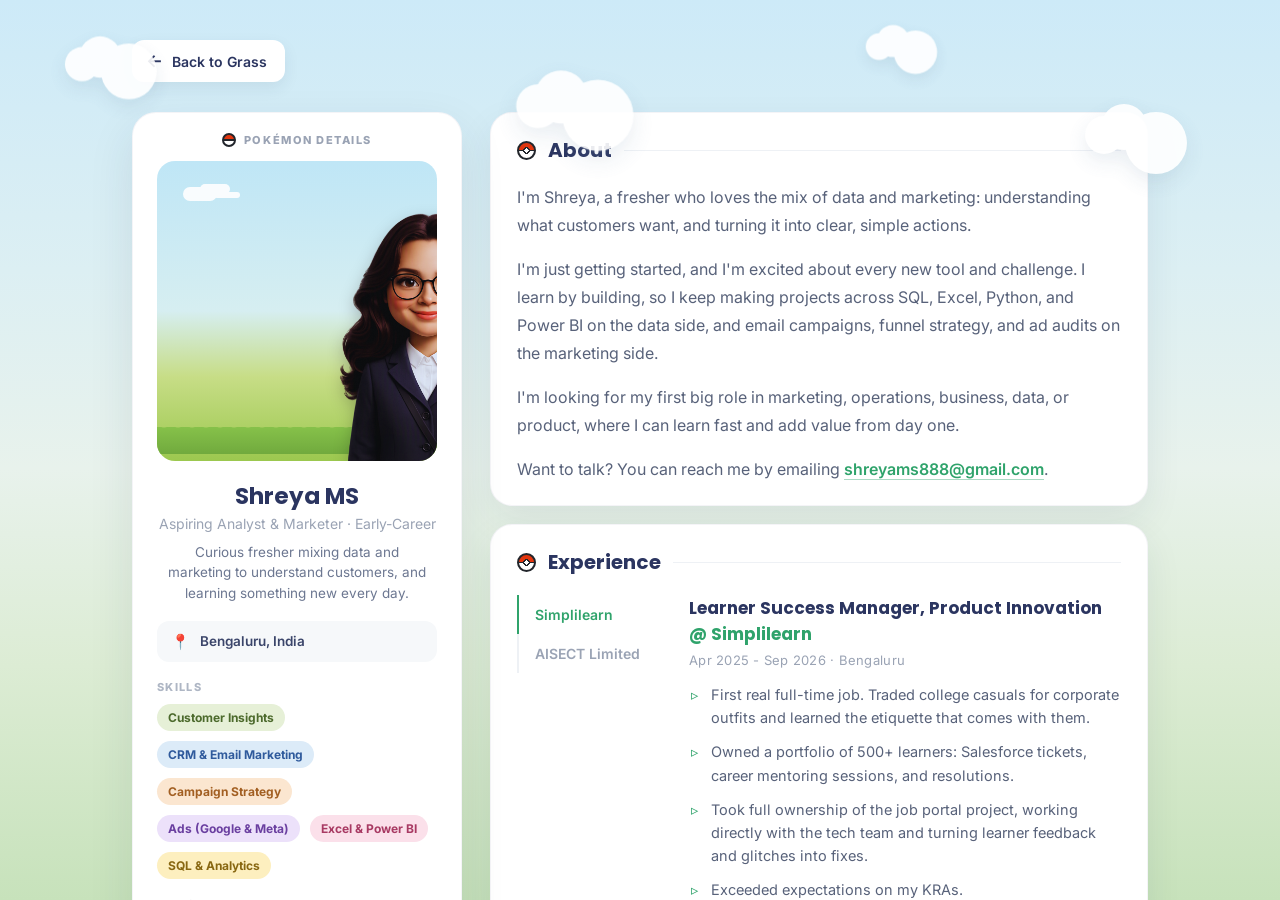
==== commit f1611260: "Update details.html" ====
--- a/details.html
+++ b/details.html
@@ -112,7 +112,7 @@
     </div>
     <div class="xp-details">
       <div class="xp-detail is-active" data-co="0">
-        <h4>Learner Success Manager, Career Services <span>@ Simplilearn</span></h4>
+        <h4>Learner Success Manager, Product Innovation <span>@ Simplilearn</span></h4>
         <p class="xp-date">Apr 2025 - Sep 2026 · Bengaluru</p>
         <ul>
           <li>First real full-time job. Traded college casuals for corporate outfits and learned the etiquette that comes with them.</li>
@@ -157,7 +157,7 @@
       <div><h4>Decoding Heart Risk</h4><p>Found the patterns hiding in cardiovascular data.</p></div>
       <span class="pdx-proj-arrow">↗</span>
     </a>
-    <a class="pdx-proj" shref="https://github.com/msshreyaa/Netflix-Report" target="_blank" rel="noopener">
+    <a class="pdx-proj" href="https://github.com/msshreyaa/Netflix-Report" target="_blank" rel="noopener">
       <div><h4>Netflix: Behind the Binge</h4><p>Unpacked what's really in Netflix's content library.</p></div>
       <span class="pdx-proj-arrow">↗</span>
     </a>
